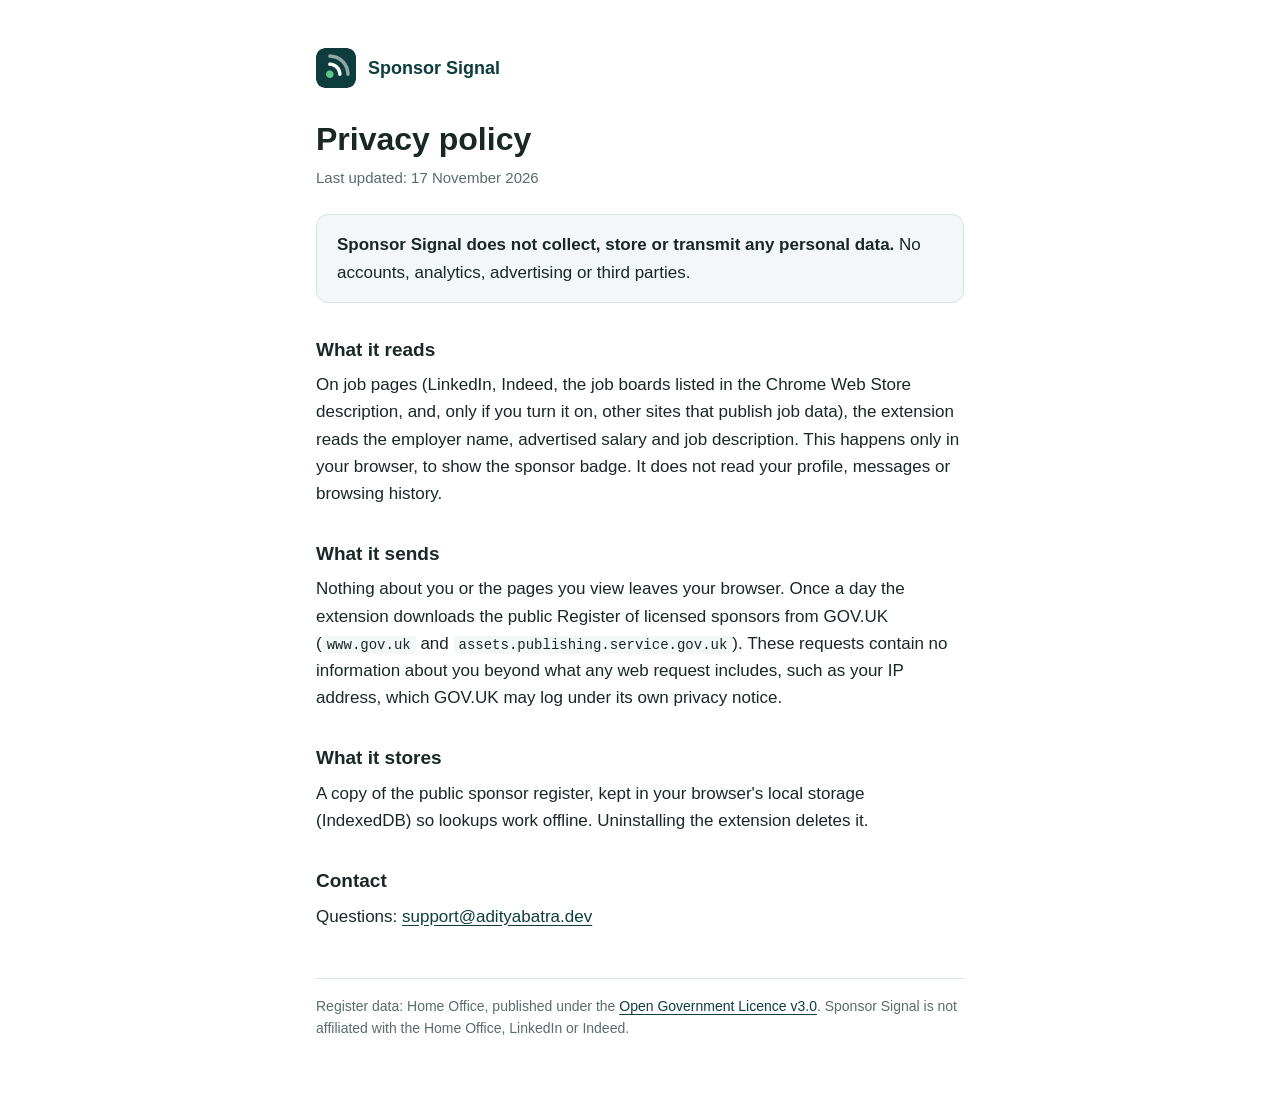
==== privacy/index.html @ bd08ce81 "Add Sponsor Signal home and privacy policy pages" ====
<!doctype html>
<html lang="en-GB">
<head>
  <meta charset="utf-8">
  <meta name="viewport" content="width=device-width, initial-scale=1">
  <title>Privacy policy · Sponsor Signal</title>
  <meta name="description" content="Sponsor Signal does not collect, store or transmit any personal data.">
  <link rel="icon" href="../icon.png">
  <link rel="stylesheet" href="../style.css">
</head>
<body>
<main>
  <header><img src="../icon.png" alt=""><a href="../">Sponsor Signal</a></header>

  <h1>Privacy policy</h1>
  <p class="muted">Last updated: 17 November 2026</p>

  <div class="card"><strong>Sponsor Signal does not collect, store or transmit any personal data.</strong>
    No accounts, analytics, advertising or third parties.</div>

  <h2>What it reads</h2>
  <p>On job pages (LinkedIn, Indeed, the job boards listed in the Chrome Web Store description,
    and, only if you turn it on, other sites that publish job data), the extension reads the
    employer name, advertised salary and job description. This happens only in your browser, to
    show the sponsor badge. It does not read your profile, messages or browsing history.</p>

  <h2>What it sends</h2>
  <p>Nothing about you or the pages you view leaves your browser. Once a day the extension
    downloads the public Register of licensed sponsors from GOV.UK (<code>www.gov.uk</code> and
    <code>assets.publishing.service.gov.uk</code>). These requests contain no information about you
    beyond what any web request includes, such as your IP address, which GOV.UK may log under its
    own privacy notice.</p>

  <h2>What it stores</h2>
  <p>A copy of the public sponsor register, kept in your browser's local storage (IndexedDB) so
    lookups work offline. Uninstalling the extension deletes it.</p>

  <h2>Contact</h2>
  <p>Questions: <a href="mailto:support@adityabatra.dev">support@adityabatra.dev</a></p>

  <footer>Register data: Home Office, published under the
    <a href="https://www.nationalarchives.gov.uk/doc/open-government-licence/version/3/">Open Government Licence v3.0</a>.
    Sponsor Signal is not affiliated with the Home Office, LinkedIn or Indeed.</footer>
</main>
</body>
</html>
---- style.css ----
:root {
  --ink: #0F3D3E; --text: #1B2626; --muted: #5B6B6B; --line: #DCE3E3; --bg: #FFFFFF; --surface: #F4F7F7;
  color-scheme: light dark;
}
@media (prefers-color-scheme: dark) {
  :root { --ink: #8FD1C8; --text: #E6EEEE; --muted: #A3B3B3; --line: #2F4040; --bg: #141C1C; --surface: #1B2626; }
}
* { box-sizing: border-box; }
body { margin: 0; background: var(--bg); color: var(--text);
  font: 17px/1.6 -apple-system, BlinkMacSystemFont, "Segoe UI", Roboto, "Helvetica Neue", Arial, sans-serif; }
main { max-width: 680px; margin: 0 auto; padding: 48px 16px 64px; }
header { display: flex; align-items: center; gap: 12px; margin-bottom: 32px; }
header img { width: 40px; height: 40px; border-radius: 9px; }
header a { color: var(--ink); font-weight: 700; font-size: 18px; text-decoration: none; }
h1 { font-size: 32px; line-height: 1.2; margin: 0 0 8px; }
h2 { font-size: 19px; margin: 32px 0 6px; }
p, li { margin: 0 0 12px; }
.muted { color: var(--muted); font-size: 15px; }
a { color: var(--ink); text-underline-offset: 3px; }
code { font: 14px ui-monospace, SFMono-Regular, Menlo, monospace; background: var(--surface); padding: 1px 5px; border-radius: 4px; }
.card { border: 1px solid var(--line); background: var(--surface); border-radius: 12px; padding: 16px 20px; margin: 24px 0; }
footer { margin-top: 48px; padding-top: 16px; border-top: 1px solid var(--line); color: var(--muted); font-size: 14px; }
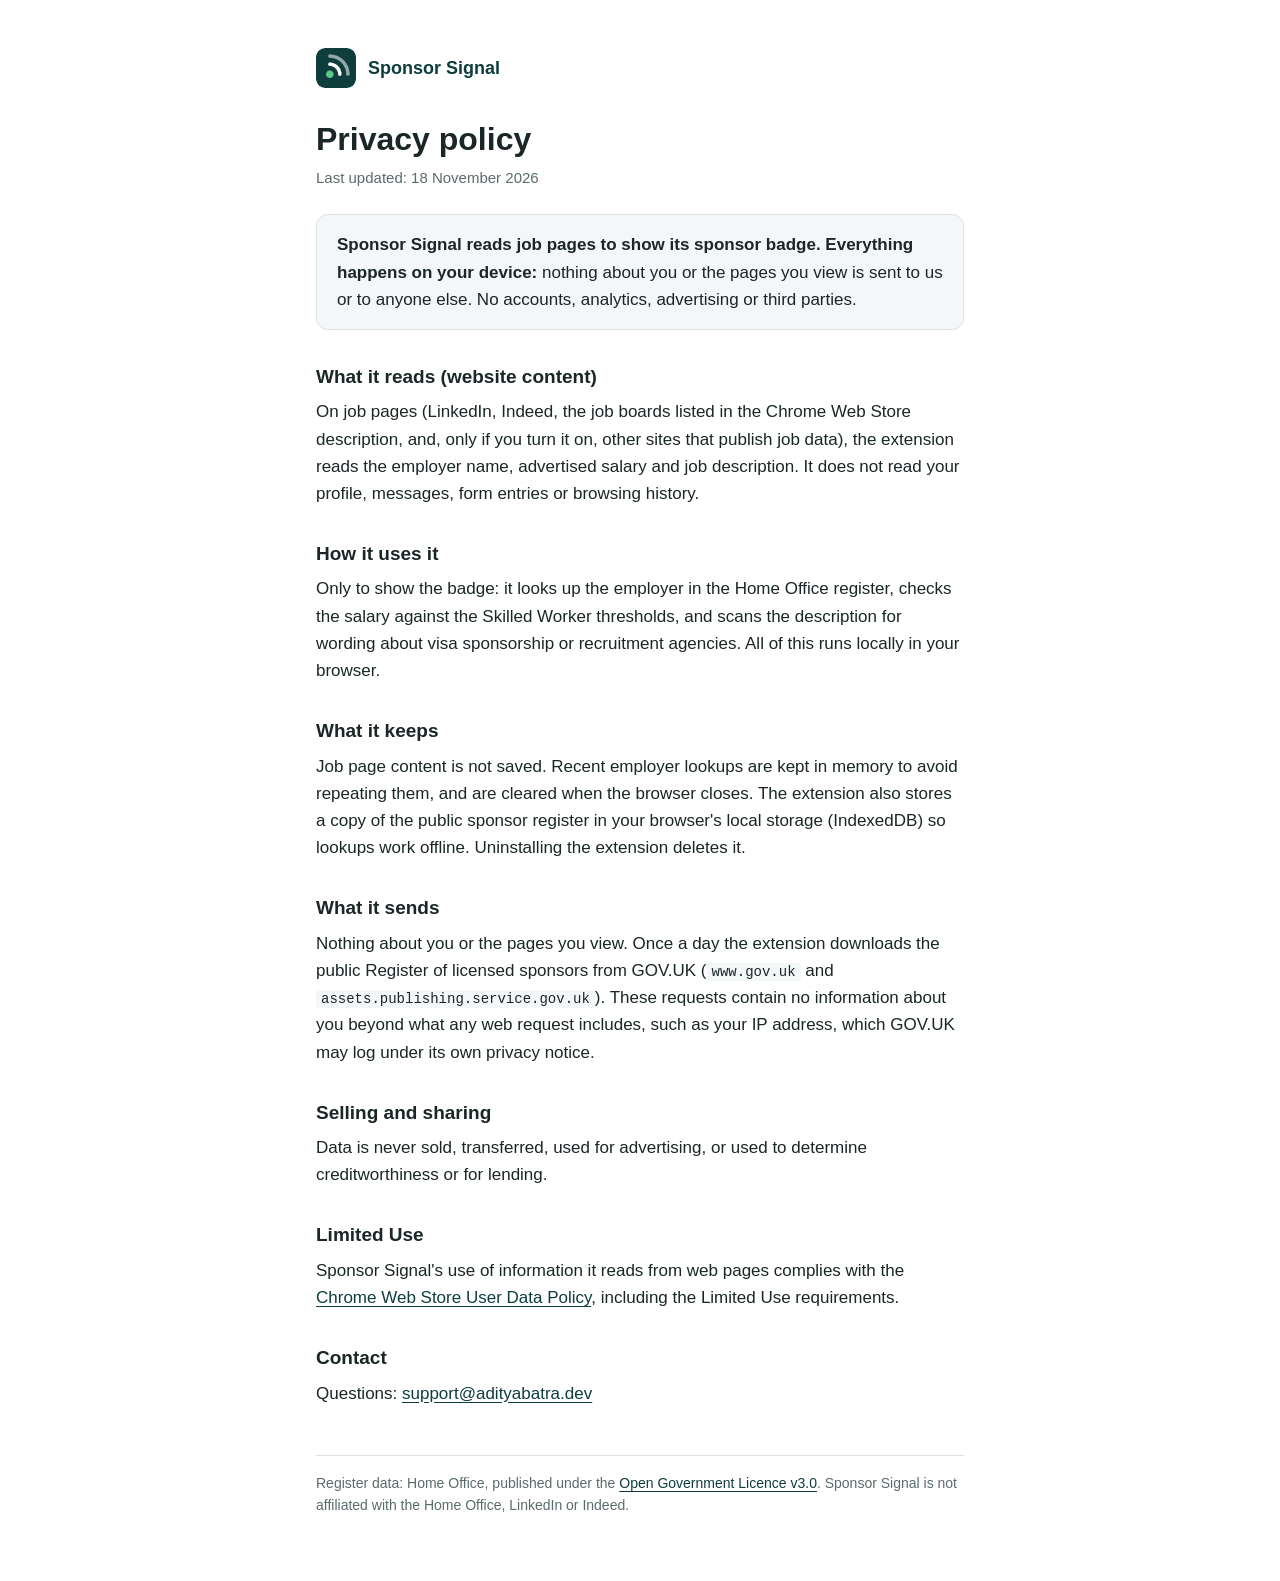
==== commit 4a182a5e: "Privacy policy: declare website content read locally, add Limited Use statement" ====
--- a/privacy/index.html
+++ b/privacy/index.html
@@ -4,7 +4,7 @@
   <meta charset="utf-8">
   <meta name="viewport" content="width=device-width, initial-scale=1">
   <title>Privacy policy · Sponsor Signal</title>
-  <meta name="description" content="Sponsor Signal does not collect, store or transmit any personal data.">
+  <meta name="description" content="Sponsor Signal reads job pages only on your device to show its sponsor badge. Nothing is sent to us or anyone else.">
   <link rel="icon" href="../icon.png">
   <link rel="stylesheet" href="../style.css">
 </head>
@@ -13,27 +13,44 @@
   <header><img src="../icon.png" alt=""><a href="../">Sponsor Signal</a></header>
 
   <h1>Privacy policy</h1>
-  <p class="muted">Last updated: 17 November 2026</p>
+  <p class="muted">Last updated: 18 November 2026</p>
 
-  <div class="card"><strong>Sponsor Signal does not collect, store or transmit any personal data.</strong>
-    No accounts, analytics, advertising or third parties.</div>
+  <div class="card"><strong>Sponsor Signal reads job pages to show its sponsor badge. Everything
+    happens on your device:</strong> nothing about you or the pages you view is sent to us or to
+    anyone else. No accounts, analytics, advertising or third parties.</div>
 
-  <h2>What it reads</h2>
+  <h2>What it reads (website content)</h2>
   <p>On job pages (LinkedIn, Indeed, the job boards listed in the Chrome Web Store description,
     and, only if you turn it on, other sites that publish job data), the extension reads the
-    employer name, advertised salary and job description. This happens only in your browser, to
-    show the sponsor badge. It does not read your profile, messages or browsing history.</p>
+    employer name, advertised salary and job description. It does not read your profile,
+    messages, form entries or browsing history.</p>
+
+  <h2>How it uses it</h2>
+  <p>Only to show the badge: it looks up the employer in the Home Office register, checks the
+    salary against the Skilled Worker thresholds, and scans the description for wording about
+    visa sponsorship or recruitment agencies. All of this runs locally in your browser.</p>
+
+  <h2>What it keeps</h2>
+  <p>Job page content is not saved. Recent employer lookups are kept in memory to avoid repeating
+    them, and are cleared when the browser closes. The extension also stores a copy of the public
+    sponsor register in your browser's local storage (IndexedDB) so lookups work offline.
+    Uninstalling the extension deletes it.</p>
 
   <h2>What it sends</h2>
-  <p>Nothing about you or the pages you view leaves your browser. Once a day the extension
-    downloads the public Register of licensed sponsors from GOV.UK (<code>www.gov.uk</code> and
+  <p>Nothing about you or the pages you view. Once a day the extension downloads the public
+    Register of licensed sponsors from GOV.UK (<code>www.gov.uk</code> and
     <code>assets.publishing.service.gov.uk</code>). These requests contain no information about you
     beyond what any web request includes, such as your IP address, which GOV.UK may log under its
     own privacy notice.</p>
 
-  <h2>What it stores</h2>
-  <p>A copy of the public sponsor register, kept in your browser's local storage (IndexedDB) so
-    lookups work offline. Uninstalling the extension deletes it.</p>
+  <h2>Selling and sharing</h2>
+  <p>Data is never sold, transferred, used for advertising, or used to determine creditworthiness
+    or for lending.</p>
+
+  <h2>Limited Use</h2>
+  <p>Sponsor Signal's use of information it reads from web pages complies with the
+    <a href="https://developer.chrome.com/docs/webstore/program-policies/user-data-faq">Chrome Web Store User Data Policy</a>,
+    including the Limited Use requirements.</p>
 
   <h2>Contact</h2>
   <p>Questions: <a href="mailto:support@adityabatra.dev">support@adityabatra.dev</a></p>
--- a/style.css
+++ b/style.css
@@ -20,3 +20,8 @@
 code { font: 14px ui-monospace, SFMono-Regular, Menlo, monospace; background: var(--surface); padding: 1px 5px; border-radius: 4px; }
 .card { border: 1px solid var(--line); background: var(--surface); border-radius: 12px; padding: 16px 20px; margin: 24px 0; }
 footer { margin-top: 48px; padding-top: 16px; border-top: 1px solid var(--line); color: var(--muted); font-size: 14px; }
+.shot { margin: 28px 0; }
+.shot img { display: block; width: 100%; height: auto; border-radius: 12px; border: 1px solid var(--line); }
+.badges { list-style: none; }
+.badges li { margin: 0 0 10px; }
+.badges li:last-child { margin: 0; }
